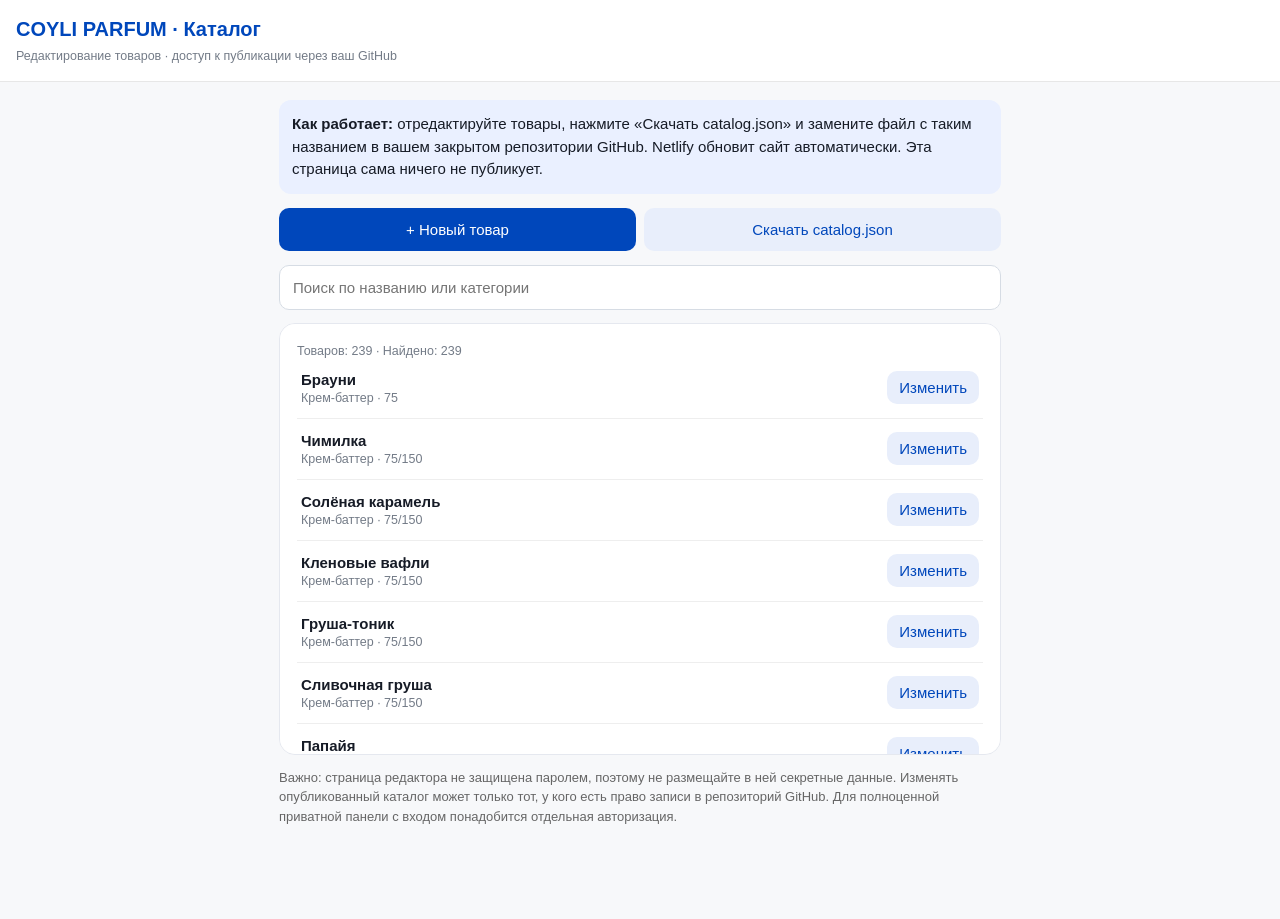
==== admin.html @ 54846f00 "Add files via upload" ====
<!doctype html><html lang="ru"><head><meta charset="utf-8"><meta name="viewport" content="width=device-width,initial-scale=1"><title>COYLI — редактор каталога</title><style>*{box-sizing:border-box}body{font:15px Arial,sans-serif;color:#161b26;background:#f7f8fa;margin:0}header{background:white;padding:18px 16px;border-bottom:1px solid #e7e7e7;position:sticky;top:0;z-index:2}h1{font-size:20px;color:#0047bb;margin:0 0 5px}small{color:#737b87}.wrap{max-width:750px;margin:auto;padding:18px 14px 80px}input,select,textarea{width:100%;padding:13px;border:1px solid #d6dce4;border-radius:10px;font:inherit;background:white}textarea{min-height:75px}label{display:block;margin:13px 0 5px;font-weight:600}button,.btn{border:0;background:#0047bb;color:white;border-radius:10px;padding:13px 15px;font:inherit;cursor:pointer}.secondary{background:#e8eefb;color:#0047bb}.danger{background:#fff0f0;color:#bd2222}.toolbar{display:flex;gap:8px;flex-wrap:wrap;margin:14px 0}.toolbar button{flex:1;min-width:120px}.card{background:white;border:1px solid #e5e8ef;border-radius:16px;padding:17px;margin:13px 0}.item{padding:13px 4px;border-bottom:1px solid #eee;display:flex;justify-content:space-between;align-items:center;gap:10px}.item button{padding:8px 12px}.hint{background:#eaf0ff;border-radius:12px;padding:13px;line-height:1.5}#editor{display:none}#list{max-height:48vh;overflow:auto}.flex{display:flex;gap:10px}.flex>*{flex:1;min-width:0}.notice{font-size:13px;color:#666;line-height:1.5}</style></head><body><header><h1>COYLI PARFUM · Каталог</h1><small>Редактирование товаров · доступ к публикации через ваш GitHub</small></header><main class="wrap"><div class="hint"><b>Как работает:</b> отредактируйте товары, нажмите «Скачать catalog.json» и замените файл с таким названием в вашем закрытом репозитории GitHub. Netlify обновит сайт автоматически. Эта страница сама ничего не публикует.</div><div class="toolbar"><button onclick="add()">+ Новый товар</button><button class="secondary" onclick="download()">Скачать catalog.json</button></div><input id="search" placeholder="Поиск по названию или категории" oninput="draw()"><div id="list" class="card"></div><section id="editor" class="card"><h2 id="heading">Товар</h2><label>Название</label><input id="name"><label>Категория</label><select id="cat"></select><label>Объёмы (через запятую, например 75, 150)</label><input id="volumes"><label>Цены в рублях по порядку объёмов (например 890, 1490)</label><input id="prices"><label>Описание / ноты</label><textarea id="notes"></textarea><label>Файл фотографии в GitHub (например brownie-75.jpeg)</label><input id="image" placeholder="product-01.jpg"><p class="notice">Для новой фотографии сначала загрузите её в GitHub рядом с index.html, затем впишите здесь точное название файла.</p><div class="toolbar"><button onclick="save()">Сохранить товар</button><button class="danger" onclick="remove()">Удалить</button><button class="secondary" onclick="cancel()">Отмена</button></div></section><p class="notice">Важно: страница редактора не защищена паролем, поэтому не размещайте в ней секретные данные. Изменять опубликованный каталог может только тот, у кого есть право записи в репозиторий GitHub. Для полноценной приватной панели с входом понадобится отдельная авторизация.</p></main><script>let items=[],selected=-1;const cats=['Оригинал','Селектив','Люкс','Автопарфюм','Крем-баттер','Мист / арома-спрей','Рум-спрей','Диффузор','Свеча','Аромасаше'];const kindFor={'Оригинал':'original','Селектив':'perfume','Люкс':'perfume','Автопарфюм':'car','Мист / арома-спрей':'spray','Рум-спрей':'spray'};const el=id=>document.getElementById(id);const esc=s=>String(s??'').replace(/[&<>"']/g,c=>({'&':'&amp;','<':'&lt;','>':'&gt;','"':'&quot;',"'":'&#39;'}[c]));el('cat').innerHTML=cats.map(c=>`<option>${c}</option>`).join('');fetch('catalog.json?v='+Date.now()).then(r=>{if(!r.ok)throw Error();return r.json()}).then(x=>{items=x;draw()}).catch(()=>{el('list').textContent='Не удалось загрузить catalog.json. Убедитесь, что файл загружен рядом с этой страницей.'});function draw(){let q=el('search').value.toLowerCase();let found=items.map((x,i)=>({...x,i})).filter(x=>(x.name+' '+x.cat).toLowerCase().includes(q));el('list').innerHTML=`<small>Товаров: ${items.length} · Найдено: ${found.length}</small>`+found.slice(0,350).map(x=>`<div class="item"><div><b>${esc(x.name)}</b><br><small>${esc(x.cat)} · ${esc(x.volumes.join('/'))}</small></div><button class="secondary" onclick="edit(${x.i})">Изменить</button></div>`).join('')}function edit(i){selected=i;let x=items[i];el('heading').textContent='Редактирование товара';for(let k of ['name','cat','notes','image'])el(k).value=x[k]||'';el('volumes').value=x.volumes.join(', ');el('prices').value=x.volumes.map(v=>x.price[v]??'').join(', ');el('editor').style.display='block';el('editor').scrollIntoView({behavior:'smooth'})}function add(){selected=-1;el('heading').textContent='Новый товар';for(let k of ['name','notes','image','volumes','prices'])el(k).value='';el('cat').value='Крем-баттер';el('editor').style.display='block';el('editor').scrollIntoView({behavior:'smooth'})}function save(){let name=el('name').value.trim(),cat=el('cat').value,volumes=el('volumes').value.split(',').map(s=>s.trim()).filter(Boolean),prices=el('prices').value.split(',').map(s=>s.trim());if(!name||!volumes.length||prices.length!==volumes.length||prices.some(v=>v!==''&&!/^\d+(\.\d+)?$/.test(v))){alert('Проверьте название, объёмы и цены. Для каждого объёма нужна цена или пустое значение.');return}let old=selected<0?{}:items[selected];let price={};volumes.forEach((v,i)=>price[v]=prices[i]===''?0:Number(prices[i]));let x={...old,id:old.id||Math.max(0,...items.map(x=>x.id||0))+1,name,cat,volumes,price,notes:el('notes').value,kind:kindFor[cat]||'home',image:el('image').value.trim()};if(selected<0)items.push(x);else items[selected]=x;cancel();draw();alert('Сохранено в редакторе. Чтобы изменения появились на сайте, скачайте catalog.json и загрузите его в GitHub.')}function remove(){if(selected<0)return cancel();if(confirm('Удалить этот товар из каталога?')){items.splice(selected,1);cancel();draw()}}function cancel(){el('editor').style.display='none'}function download(){let blob=new Blob([JSON.stringify(items,null,2)],{type:'application/json;charset=utf-8'});let a=document.createElement('a');a.href=URL.createObjectURL(blob);a.download='catalog.json';document.body.append(a);a.click();setTimeout(()=>{URL.revokeObjectURL(a.href);a.remove()},1000)}</script></body></html>
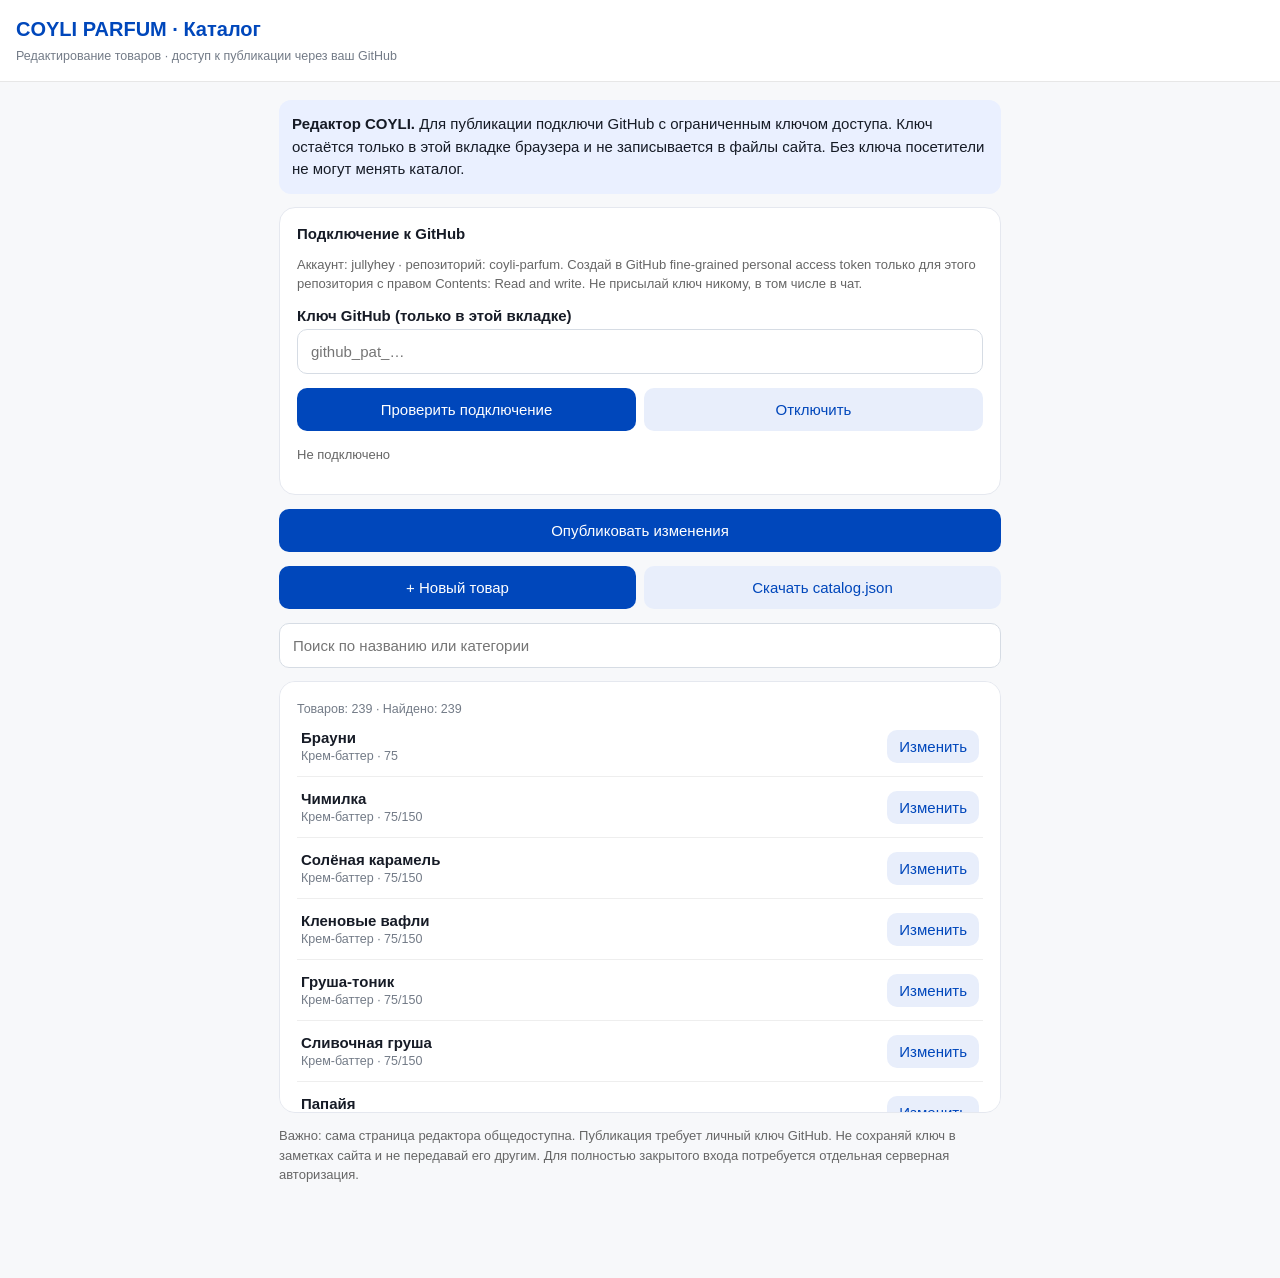
==== commit f4f67d5f: "Обновление каталога COYLI" ====
--- a/admin.html
+++ b/admin.html
@@ -1 +1,12 @@
-<!doctype html><html lang="ru"><head><meta charset="utf-8"><meta name="viewport" content="width=device-width,initial-scale=1"><title>COYLI — редактор каталога</title><style>*{box-sizing:border-box}body{font:15px Arial,sans-serif;color:#161b26;background:#f7f8fa;margin:0}header{background:white;padding:18px 16px;border-bottom:1px solid #e7e7e7;position:sticky;top:0;z-index:2}h1{font-size:20px;color:#0047bb;margin:0 0 5px}small{color:#737b87}.wrap{max-width:750px;margin:auto;padding:18px 14px 80px}input,select,textarea{width:100%;padding:13px;border:1px solid #d6dce4;border-radius:10px;font:inherit;background:white}textarea{min-height:75px}label{display:block;margin:13px 0 5px;font-weight:600}button,.btn{border:0;background:#0047bb;color:white;border-radius:10px;padding:13px 15px;font:inherit;cursor:pointer}.secondary{background:#e8eefb;color:#0047bb}.danger{background:#fff0f0;color:#bd2222}.toolbar{display:flex;gap:8px;flex-wrap:wrap;margin:14px 0}.toolbar button{flex:1;min-width:120px}.card{background:white;border:1px solid #e5e8ef;border-radius:16px;padding:17px;margin:13px 0}.item{padding:13px 4px;border-bottom:1px solid #eee;display:flex;justify-content:space-between;align-items:center;gap:10px}.item button{padding:8px 12px}.hint{background:#eaf0ff;border-radius:12px;padding:13px;line-height:1.5}#editor{display:none}#list{max-height:48vh;overflow:auto}.flex{display:flex;gap:10px}.flex>*{flex:1;min-width:0}.notice{font-size:13px;color:#666;line-height:1.5}</style></head><body><header><h1>COYLI PARFUM · Каталог</h1><small>Редактирование товаров · доступ к публикации через ваш GitHub</small></header><main class="wrap"><div class="hint"><b>Как работает:</b> отредактируйте товары, нажмите «Скачать catalog.json» и замените файл с таким названием в вашем закрытом репозитории GitHub. Netlify обновит сайт автоматически. Эта страница сама ничего не публикует.</div><div class="toolbar"><button onclick="add()">+ Новый товар</button><button class="secondary" onclick="download()">Скачать catalog.json</button></div><input id="search" placeholder="Поиск по названию или категории" oninput="draw()"><div id="list" class="card"></div><section id="editor" class="card"><h2 id="heading">Товар</h2><label>Название</label><input id="name"><label>Категория</label><select id="cat"></select><label>Объёмы (через запятую, например 75, 150)</label><input id="volumes"><label>Цены в рублях по порядку объёмов (например 890, 1490)</label><input id="prices"><label>Описание / ноты</label><textarea id="notes"></textarea><label>Файл фотографии в GitHub (например brownie-75.jpeg)</label><input id="image" placeholder="product-01.jpg"><p class="notice">Для новой фотографии сначала загрузите её в GitHub рядом с index.html, затем впишите здесь точное название файла.</p><div class="toolbar"><button onclick="save()">Сохранить товар</button><button class="danger" onclick="remove()">Удалить</button><button class="secondary" onclick="cancel()">Отмена</button></div></section><p class="notice">Важно: страница редактора не защищена паролем, поэтому не размещайте в ней секретные данные. Изменять опубликованный каталог может только тот, у кого есть право записи в репозиторий GitHub. Для полноценной приватной панели с входом понадобится отдельная авторизация.</p></main><script>let items=[],selected=-1;const cats=['Оригинал','Селектив','Люкс','Автопарфюм','Крем-баттер','Мист / арома-спрей','Рум-спрей','Диффузор','Свеча','Аромасаше'];const kindFor={'Оригинал':'original','Селектив':'perfume','Люкс':'perfume','Автопарфюм':'car','Мист / арома-спрей':'spray','Рум-спрей':'spray'};const el=id=>document.getElementById(id);const esc=s=>String(s??'').replace(/[&<>"']/g,c=>({'&':'&amp;','<':'&lt;','>':'&gt;','"':'&quot;',"'":'&#39;'}[c]));el('cat').innerHTML=cats.map(c=>`<option>${c}</option>`).join('');fetch('catalog.json?v='+Date.now()).then(r=>{if(!r.ok)throw Error();return r.json()}).then(x=>{items=x;draw()}).catch(()=>{el('list').textContent='Не удалось загрузить catalog.json. Убедитесь, что файл загружен рядом с этой страницей.'});function draw(){let q=el('search').value.toLowerCase();let found=items.map((x,i)=>({...x,i})).filter(x=>(x.name+' '+x.cat).toLowerCase().includes(q));el('list').innerHTML=`<small>Товаров: ${items.length} · Найдено: ${found.length}</small>`+found.slice(0,350).map(x=>`<div class="item"><div><b>${esc(x.name)}</b><br><small>${esc(x.cat)} · ${esc(x.volumes.join('/'))}</small></div><button class="secondary" onclick="edit(${x.i})">Изменить</button></div>`).join('')}function edit(i){selected=i;let x=items[i];el('heading').textContent='Редактирование товара';for(let k of ['name','cat','notes','image'])el(k).value=x[k]||'';el('volumes').value=x.volumes.join(', ');el('prices').value=x.volumes.map(v=>x.price[v]??'').join(', ');el('editor').style.display='block';el('editor').scrollIntoView({behavior:'smooth'})}function add(){selected=-1;el('heading').textContent='Новый товар';for(let k of ['name','notes','image','volumes','prices'])el(k).value='';el('cat').value='Крем-баттер';el('editor').style.display='block';el('editor').scrollIntoView({behavior:'smooth'})}function save(){let name=el('name').value.trim(),cat=el('cat').value,volumes=el('volumes').value.split(',').map(s=>s.trim()).filter(Boolean),prices=el('prices').value.split(',').map(s=>s.trim());if(!name||!volumes.length||prices.length!==volumes.length||prices.some(v=>v!==''&&!/^\d+(\.\d+)?$/.test(v))){alert('Проверьте название, объёмы и цены. Для каждого объёма нужна цена или пустое значение.');return}let old=selected<0?{}:items[selected];let price={};volumes.forEach((v,i)=>price[v]=prices[i]===''?0:Number(prices[i]));let x={...old,id:old.id||Math.max(0,...items.map(x=>x.id||0))+1,name,cat,volumes,price,notes:el('notes').value,kind:kindFor[cat]||'home',image:el('image').value.trim()};if(selected<0)items.push(x);else items[selected]=x;cancel();draw();alert('Сохранено в редакторе. Чтобы изменения появились на сайте, скачайте catalog.json и загрузите его в GitHub.')}function remove(){if(selected<0)return cancel();if(confirm('Удалить этот товар из каталога?')){items.splice(selected,1);cancel();draw()}}function cancel(){el('editor').style.display='none'}function download(){let blob=new Blob([JSON.stringify(items,null,2)],{type:'application/json;charset=utf-8'});let a=document.createElement('a');a.href=URL.createObjectURL(blob);a.download='catalog.json';document.body.append(a);a.click();setTimeout(()=>{URL.revokeObjectURL(a.href);a.remove()},1000)}</script></body></html>+<!doctype html><html lang="ru"><head><meta charset="utf-8"><meta name="viewport" content="width=device-width,initial-scale=1"><title>COYLI — редактор каталога</title><style>*{box-sizing:border-box}body{font:15px Arial,sans-serif;color:#161b26;background:#f7f8fa;margin:0}header{background:white;padding:18px 16px;border-bottom:1px solid #e7e7e7;position:sticky;top:0;z-index:2}h1{font-size:20px;color:#0047bb;margin:0 0 5px}small{color:#737b87}.wrap{max-width:750px;margin:auto;padding:18px 14px 80px}input,select,textarea{width:100%;padding:13px;border:1px solid #d6dce4;border-radius:10px;font:inherit;background:white}textarea{min-height:75px}label{display:block;margin:13px 0 5px;font-weight:600}button,.btn{border:0;background:#0047bb;color:white;border-radius:10px;padding:13px 15px;font:inherit;cursor:pointer}.secondary{background:#e8eefb;color:#0047bb}.danger{background:#fff0f0;color:#bd2222}.toolbar{display:flex;gap:8px;flex-wrap:wrap;margin:14px 0}.toolbar button{flex:1;min-width:120px}.card{background:white;border:1px solid #e5e8ef;border-radius:16px;padding:17px;margin:13px 0}.item{padding:13px 4px;border-bottom:1px solid #eee;display:flex;justify-content:space-between;align-items:center;gap:10px}.item button{padding:8px 12px}.hint{background:#eaf0ff;border-radius:12px;padding:13px;line-height:1.5}#editor{display:none}#list{max-height:48vh;overflow:auto}.flex{display:flex;gap:10px}.flex>*{flex:1;min-width:0}.notice{font-size:13px;color:#666;line-height:1.5}</style></head><body><header><h1>COYLI PARFUM · Каталог</h1><small>Редактирование товаров · доступ к публикации через ваш GitHub</small></header><main class="wrap"><div class="hint"><b>Редактор COYLI.</b> Для публикации подключи GitHub с ограниченным ключом доступа. Ключ остаётся только в этой вкладке браузера и не записывается в файлы сайта. Без ключа посетители не могут менять каталог.</div>
+<section class="card"><b>Подключение к GitHub</b><p class="notice">Аккаунт: jullyhey · репозиторий: coyli-parfum. Создай в GitHub fine-grained personal access token только для этого репозитория с правом Contents: Read and write. Не присылай ключ никому, в том числе в чат.</p><label>Ключ GitHub (только в этой вкладке)</label><input id="ghToken" type="password" autocomplete="off" placeholder="github_pat_…"><div class="toolbar"><button onclick="connectGitHub()">Проверить подключение</button><button class="secondary" onclick="disconnectGitHub()">Отключить</button></div><p id="ghStatus" class="notice">Не подключено</p></section>
+<div class="toolbar"><button onclick="publish()" id="publishBtn">Опубликовать изменения</button></div><p id="publishStatus" class="notice"></p><div class="toolbar"><button onclick="add()">+ Новый товар</button><button class="secondary" onclick="download()">Скачать catalog.json</button></div><input id="search" placeholder="Поиск по названию или категории" oninput="draw()"><div id="list" class="card"></div><section id="editor" class="card"><h2 id="heading">Товар</h2><label>Название</label><input id="name"><label>Категория</label><select id="cat"></select><label>Объёмы (через запятую, например 75, 150)</label><input id="volumes"><label>Цены в рублях по порядку объёмов (например 890, 1490)</label><input id="prices"><label>Описание / ноты</label><textarea id="notes"></textarea><label>Файл фотографии в GitHub (например brownie-75.jpeg)</label><input id="image" placeholder="product-01.jpg"><label>Загрузить новое фото</label><input id="photoFile" type="file" accept="image/jpeg,image/png,image/webp"><p class="notice">Фото загрузится в GitHub при нажатии «Загрузить фото» (нужно подключение). Название файла заполнится автоматически.</p><button class="secondary" onclick="uploadPhoto()">Загрузить фото</button><div class="toolbar"><button onclick="save()">Сохранить товар</button><button class="danger" onclick="remove()">Удалить</button><button class="secondary" onclick="cancel()">Отмена</button></div></section><p class="notice">Важно: сама страница редактора общедоступна. Публикация требует личный ключ GitHub. Не сохраняй ключ в заметках сайта и не передавай его другим. Для полностью закрытого входа потребуется отдельная серверная авторизация.</p></main><script>let items=[],selected=-1;const cats=['Оригинал','Селектив','Люкс','Автопарфюм','Крем-баттер','Мист / арома-спрей','Рум-спрей','Диффузор','Свеча','Аромасаше'];const kindFor={'Оригинал':'original','Селектив':'perfume','Люкс':'perfume','Автопарфюм':'car','Мист / арома-спрей':'spray','Рум-спрей':'spray'};const el=id=>document.getElementById(id);const esc=s=>String(s??'').replace(/[&<>"']/g,c=>({'&':'&amp;','<':'&lt;','>':'&gt;','"':'&quot;',"'":'&#39;'}[c]));el('cat').innerHTML=cats.map(c=>`<option>${c}</option>`).join('');fetch('catalog.json?v='+Date.now()).then(r=>{if(!r.ok)throw Error();return r.json()}).then(x=>{items=x;draw()}).catch(()=>{el('list').textContent='Не удалось загрузить catalog.json. Убедитесь, что файл загружен рядом с этой страницей.'});function draw(){let q=el('search').value.toLowerCase();let found=items.map((x,i)=>({...x,i})).filter(x=>(x.name+' '+x.cat).toLowerCase().includes(q));el('list').innerHTML=`<small>Товаров: ${items.length} · Найдено: ${found.length}</small>`+found.slice(0,350).map(x=>`<div class="item"><div><b>${esc(x.name)}</b><br><small>${esc(x.cat)} · ${esc(x.volumes.join('/'))}</small></div><button class="secondary" onclick="edit(${x.i})">Изменить</button></div>`).join('')}function edit(i){selected=i;let x=items[i];el('heading').textContent='Редактирование товара';for(let k of ['name','cat','notes','image'])el(k).value=x[k]||'';el('volumes').value=x.volumes.join(', ');el('prices').value=x.volumes.map(v=>x.price[v]??'').join(', ');el('editor').style.display='block';el('editor').scrollIntoView({behavior:'smooth'})}function add(){selected=-1;el('heading').textContent='Новый товар';for(let k of ['name','notes','image','volumes','prices'])el(k).value='';el('cat').value='Крем-баттер';el('editor').style.display='block';el('editor').scrollIntoView({behavior:'smooth'})}function save(){let name=el('name').value.trim(),cat=el('cat').value,volumes=el('volumes').value.split(',').map(s=>s.trim()).filter(Boolean),prices=el('prices').value.split(',').map(s=>s.trim());if(!name||!volumes.length||prices.length!==volumes.length||prices.some(v=>v!==''&&!/^\d+(\.\d+)?$/.test(v))){alert('Проверьте название, объёмы и цены. Для каждого объёма нужна цена или пустое значение.');return}let old=selected<0?{}:items[selected];let price={};volumes.forEach((v,i)=>price[v]=prices[i]===''?0:Number(prices[i]));let x={...old,id:old.id||Math.max(0,...items.map(x=>x.id||0))+1,name,cat,volumes,price,notes:el('notes').value,kind:kindFor[cat]||'home',image:el('image').value.trim()};if(selected<0)items.push(x);else items[selected]=x;cancel();draw();el('publishStatus').textContent='Изменение готово. Нажми «Опубликовать изменения».'}function remove(){if(selected<0)return cancel();if(confirm('Удалить этот товар из каталога?')){items.splice(selected,1);cancel();draw()}}function cancel(){el('editor').style.display='none'}function download(){let blob=new Blob([JSON.stringify(items,null,2)],{type:'application/json;charset=utf-8'});let a=document.createElement('a');a.href=URL.createObjectURL(blob);a.download='catalog.json';document.body.append(a);a.click();setTimeout(()=>{URL.revokeObjectURL(a.href);a.remove()},1000)}
+const GH_OWNER='jullyhey',GH_REPO='coyli-parfum',GH_BRANCH='main';
+let ghToken='';
+const utf8ToB64=s=>{const bytes=new TextEncoder().encode(s);let out='';for(let i=0;i<bytes.length;i+=8192)out+=String.fromCharCode(...bytes.slice(i,i+8192));return btoa(out)};
+async function ghRequest(path,method='GET',body){if(!ghToken)throw Error('Сначала подключи GitHub.');let res=await fetch('https://api.github.com/repos/'+GH_OWNER+'/'+GH_REPO+'/contents/'+path,{method,headers:{'Accept':'application/vnd.github+json','Authorization':'Bearer '+ghToken,'X-GitHub-Api-Version':'2022-11-28',...(body?{'Content-Type':'application/json'}:{})},body:body?JSON.stringify(body):undefined});let json=await res.json().catch(()=>({}));if(!res.ok)throw Error(json.message||'Ошибка GitHub: '+res.status);return json}
+async function connectGitHub(){ghToken=el('ghToken').value.trim();try{await ghRequest('catalog.json?ref='+GH_BRANCH);el('ghStatus').textContent='Подключено. Можно публиковать изменения.';el('ghToken').value=''}catch(e){ghToken='';el('ghStatus').textContent='Не удалось подключиться: '+e.message}}
+function disconnectGitHub(){ghToken='';el('ghToken').value='';el('ghStatus').textContent='Отключено'}
+async function publish(){let btn=el('publishBtn');btn.disabled=true;el('publishStatus').textContent='Публикуем…';try{let old=await ghRequest('catalog.json?ref='+GH_BRANCH);let content=utf8ToB64(JSON.stringify(items,null,2)+'\n');await ghRequest('catalog.json','PUT',{message:'Update COYLI catalog',content,sha:old.sha,branch:GH_BRANCH});el('publishStatus').textContent='Готово! Изменения отправлены в GitHub. Netlify обновит сайт через некоторое время.'}catch(e){el('publishStatus').textContent='Не удалось опубликовать: '+e.message}finally{btn.disabled=false}}
+async function uploadPhoto(){let f=el('photoFile').files[0];if(!f)return alert('Сначала выбери фотографию');if(!ghToken)return alert('Сначала подключи GitHub');if(f.size>8*1024*1024)return alert('Фото больше 8 МБ. Уменьши его размер.');let ext=(f.name.split('.').pop()||'jpg').toLowerCase();if(!['jpg','jpeg','png','webp'].includes(ext))return alert('Поддерживаются JPG, PNG, WEBP');let filename='coyli-'+Date.now()+'.'+ext;let buf=await f.arrayBuffer();let bytes=new Uint8Array(buf),binary='';for(let i=0;i<bytes.length;i+=8192)binary+=String.fromCharCode(...bytes.slice(i,i+8192));try{await ghRequest(filename,'PUT',{message:'Add COYLI product photo',content:btoa(binary),branch:GH_BRANCH});el('image').value=filename;alert('Фото загружено! Сохрани товар, затем нажми «Опубликовать изменения».')}catch(e){alert('Ошибка загрузки: '+e.message)}}
+</script></body></html>
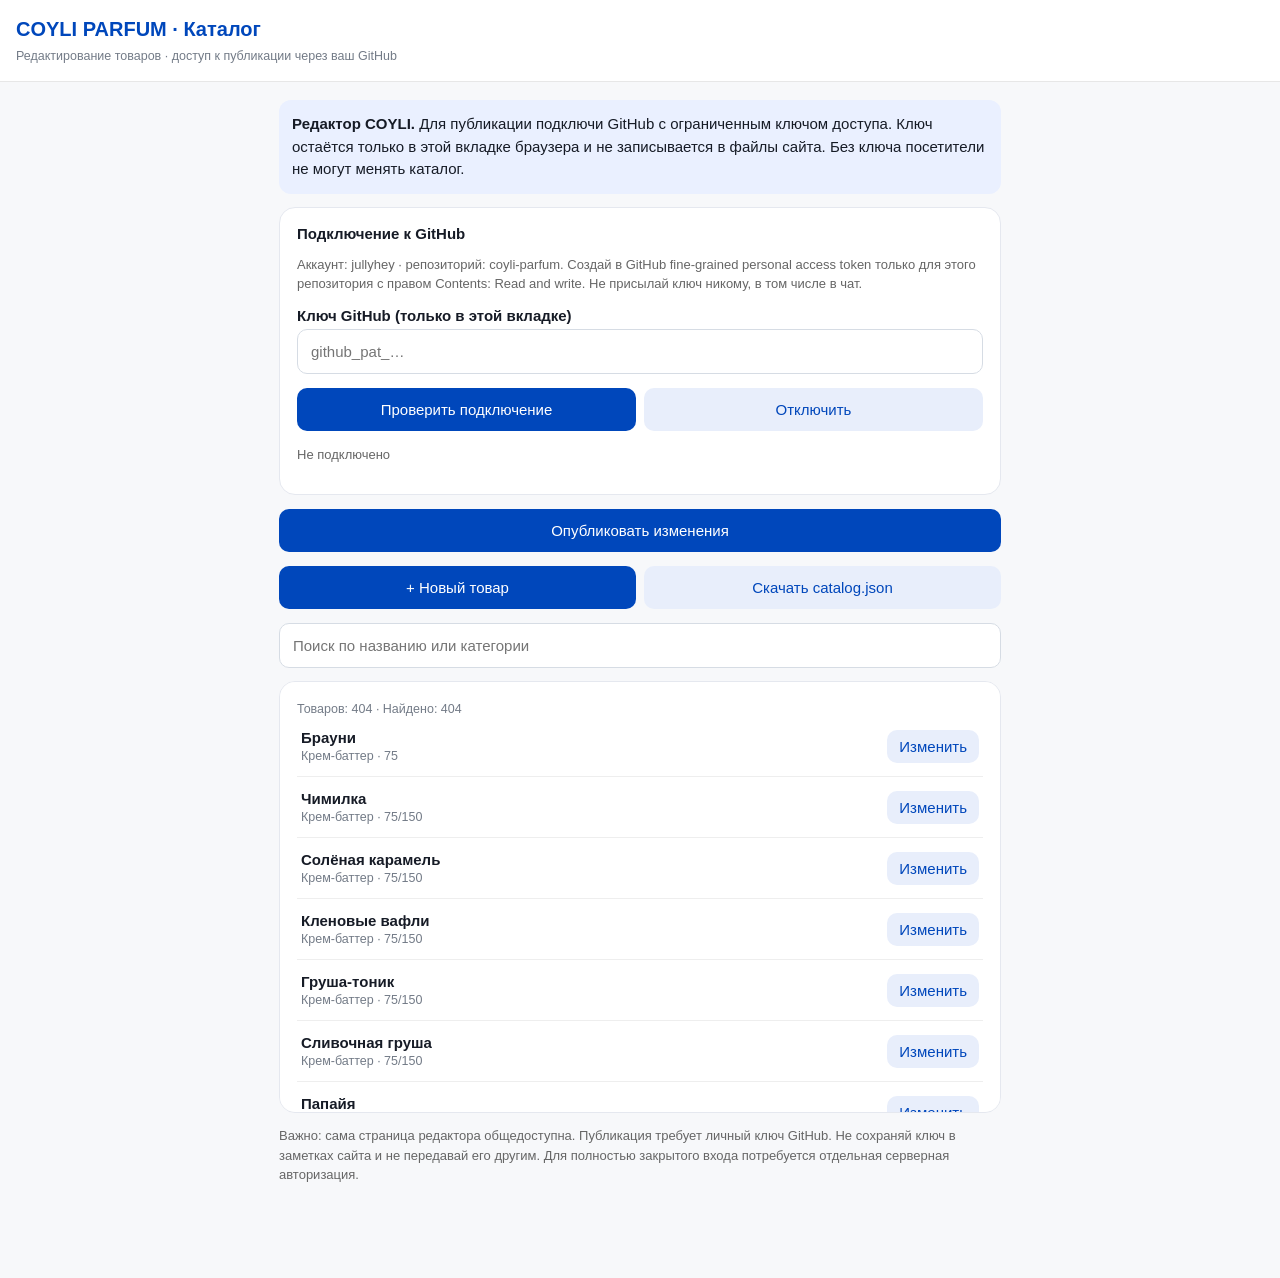
==== commit fc6df0e4: "Rename category to Мисты, add six supplied photos and align all eight photographed mists" ====
--- a/admin.html
+++ b/admin.html
@@ -1,6 +1,6 @@
 <!doctype html><html lang="ru"><head><meta charset="utf-8"><meta name="viewport" content="width=device-width,initial-scale=1"><title>COYLI — редактор каталога</title><style>*{box-sizing:border-box}body{font:15px Arial,sans-serif;color:#161b26;background:#f7f8fa;margin:0}header{background:white;padding:18px 16px;border-bottom:1px solid #e7e7e7;position:sticky;top:0;z-index:2}h1{font-size:20px;color:#0047bb;margin:0 0 5px}small{color:#737b87}.wrap{max-width:750px;margin:auto;padding:18px 14px 80px}input,select,textarea{width:100%;padding:13px;border:1px solid #d6dce4;border-radius:10px;font:inherit;background:white}textarea{min-height:75px}label{display:block;margin:13px 0 5px;font-weight:600}button,.btn{border:0;background:#0047bb;color:white;border-radius:10px;padding:13px 15px;font:inherit;cursor:pointer}.secondary{background:#e8eefb;color:#0047bb}.danger{background:#fff0f0;color:#bd2222}.toolbar{display:flex;gap:8px;flex-wrap:wrap;margin:14px 0}.toolbar button{flex:1;min-width:120px}.card{background:white;border:1px solid #e5e8ef;border-radius:16px;padding:17px;margin:13px 0}.item{padding:13px 4px;border-bottom:1px solid #eee;display:flex;justify-content:space-between;align-items:center;gap:10px}.item button{padding:8px 12px}.hint{background:#eaf0ff;border-radius:12px;padding:13px;line-height:1.5}#editor{display:none}#list{max-height:48vh;overflow:auto}.flex{display:flex;gap:10px}.flex>*{flex:1;min-width:0}.notice{font-size:13px;color:#666;line-height:1.5}</style></head><body><header><h1>COYLI PARFUM · Каталог</h1><small>Редактирование товаров · доступ к публикации через ваш GitHub</small></header><main class="wrap"><div class="hint"><b>Редактор COYLI.</b> Для публикации подключи GitHub с ограниченным ключом доступа. Ключ остаётся только в этой вкладке браузера и не записывается в файлы сайта. Без ключа посетители не могут менять каталог.</div>
 <section class="card"><b>Подключение к GitHub</b><p class="notice">Аккаунт: jullyhey · репозиторий: coyli-parfum. Создай в GitHub fine-grained personal access token только для этого репозитория с правом Contents: Read and write. Не присылай ключ никому, в том числе в чат.</p><label>Ключ GitHub (только в этой вкладке)</label><input id="ghToken" type="password" autocomplete="off" placeholder="github_pat_…"><div class="toolbar"><button onclick="connectGitHub()">Проверить подключение</button><button class="secondary" onclick="disconnectGitHub()">Отключить</button></div><p id="ghStatus" class="notice">Не подключено</p></section>
-<div class="toolbar"><button onclick="publish()" id="publishBtn">Опубликовать изменения</button></div><p id="publishStatus" class="notice"></p><div class="toolbar"><button onclick="add()">+ Новый товар</button><button class="secondary" onclick="download()">Скачать catalog.json</button></div><input id="search" placeholder="Поиск по названию или категории" oninput="draw()"><div id="list" class="card"></div><section id="editor" class="card"><h2 id="heading">Товар</h2><label>Название</label><input id="name"><label>Категория</label><select id="cat"></select><label>Объёмы (через запятую, например 75, 150)</label><input id="volumes"><label>Цены в рублях по порядку объёмов (например 890, 1490)</label><input id="prices"><label>Описание / ноты</label><textarea id="notes"></textarea><label>Файл фотографии в GitHub (например brownie-75.jpeg)</label><input id="image" placeholder="product-01.jpg"><label>Загрузить новое фото</label><input id="photoFile" type="file" accept="image/jpeg,image/png,image/webp"><p class="notice">Фото загрузится в GitHub при нажатии «Загрузить фото» (нужно подключение). Название файла заполнится автоматически.</p><button class="secondary" onclick="uploadPhoto()">Загрузить фото</button><div class="toolbar"><button onclick="save()">Сохранить товар</button><button class="danger" onclick="remove()">Удалить</button><button class="secondary" onclick="cancel()">Отмена</button></div></section><p class="notice">Важно: сама страница редактора общедоступна. Публикация требует личный ключ GitHub. Не сохраняй ключ в заметках сайта и не передавай его другим. Для полностью закрытого входа потребуется отдельная серверная авторизация.</p></main><script>let items=[],selected=-1;const cats=['Оригинал','Селектив','Люкс','Автопарфюм','Крем-баттер','Мист / арома-спрей','Рум-спрей','Диффузор','Свеча','Аромасаше'];const kindFor={'Оригинал':'original','Селектив':'perfume','Люкс':'perfume','Автопарфюм':'car','Мист / арома-спрей':'spray','Рум-спрей':'spray'};const el=id=>document.getElementById(id);const esc=s=>String(s??'').replace(/[&<>"']/g,c=>({'&':'&amp;','<':'&lt;','>':'&gt;','"':'&quot;',"'":'&#39;'}[c]));el('cat').innerHTML=cats.map(c=>`<option>${c}</option>`).join('');fetch('catalog.json?v='+Date.now()).then(r=>{if(!r.ok)throw Error();return r.json()}).then(x=>{items=x;draw()}).catch(()=>{el('list').textContent='Не удалось загрузить catalog.json. Убедитесь, что файл загружен рядом с этой страницей.'});function draw(){let q=el('search').value.toLowerCase();let found=items.map((x,i)=>({...x,i})).filter(x=>(x.name+' '+x.cat).toLowerCase().includes(q));el('list').innerHTML=`<small>Товаров: ${items.length} · Найдено: ${found.length}</small>`+found.slice(0,350).map(x=>`<div class="item"><div><b>${esc(x.name)}</b><br><small>${esc(x.cat)} · ${esc(x.volumes.join('/'))}</small></div><button class="secondary" onclick="edit(${x.i})">Изменить</button></div>`).join('')}function edit(i){selected=i;let x=items[i];el('heading').textContent='Редактирование товара';for(let k of ['name','cat','notes','image'])el(k).value=x[k]||'';el('volumes').value=x.volumes.join(', ');el('prices').value=x.volumes.map(v=>x.price[v]??'').join(', ');el('editor').style.display='block';el('editor').scrollIntoView({behavior:'smooth'})}function add(){selected=-1;el('heading').textContent='Новый товар';for(let k of ['name','notes','image','volumes','prices'])el(k).value='';el('cat').value='Крем-баттер';el('editor').style.display='block';el('editor').scrollIntoView({behavior:'smooth'})}function save(){let name=el('name').value.trim(),cat=el('cat').value,volumes=el('volumes').value.split(',').map(s=>s.trim()).filter(Boolean),prices=el('prices').value.split(',').map(s=>s.trim());if(!name||!volumes.length||prices.length!==volumes.length||prices.some(v=>v!==''&&!/^\d+(\.\d+)?$/.test(v))){alert('Проверьте название, объёмы и цены. Для каждого объёма нужна цена или пустое значение.');return}let old=selected<0?{}:items[selected];let price={};volumes.forEach((v,i)=>price[v]=prices[i]===''?0:Number(prices[i]));let x={...old,id:old.id||Math.max(0,...items.map(x=>x.id||0))+1,name,cat,volumes,price,notes:el('notes').value,kind:kindFor[cat]||'home',image:el('image').value.trim()};if(selected<0)items.push(x);else items[selected]=x;cancel();draw();el('publishStatus').textContent='Изменение готово. Нажми «Опубликовать изменения».'}function remove(){if(selected<0)return cancel();if(confirm('Удалить этот товар из каталога?')){items.splice(selected,1);cancel();draw()}}function cancel(){el('editor').style.display='none'}function download(){let blob=new Blob([JSON.stringify(items,null,2)],{type:'application/json;charset=utf-8'});let a=document.createElement('a');a.href=URL.createObjectURL(blob);a.download='catalog.json';document.body.append(a);a.click();setTimeout(()=>{URL.revokeObjectURL(a.href);a.remove()},1000)}
+<div class="toolbar"><button onclick="publish()" id="publishBtn">Опубликовать изменения</button></div><p id="publishStatus" class="notice"></p><div class="toolbar"><button onclick="add()">+ Новый товар</button><button class="secondary" onclick="download()">Скачать catalog.json</button></div><input id="search" placeholder="Поиск по названию или категории" oninput="draw()"><div id="list" class="card"></div><section id="editor" class="card"><h2 id="heading">Товар</h2><label>Название</label><input id="name"><label>Категория</label><select id="cat"></select><label>Объёмы (через запятую, например 75, 150)</label><input id="volumes"><label>Цены в рублях по порядку объёмов (например 890, 1490)</label><input id="prices"><label>Описание / ноты</label><textarea id="notes"></textarea><label>Файл фотографии в GitHub (например brownie-75.jpeg)</label><input id="image" placeholder="product-01.jpg"><label>Загрузить новое фото</label><input id="photoFile" type="file" accept="image/jpeg,image/png,image/webp"><p class="notice">Фото загрузится в GitHub при нажатии «Загрузить фото» (нужно подключение). Название файла заполнится автоматически.</p><button class="secondary" onclick="uploadPhoto()">Загрузить фото</button><div class="toolbar"><button onclick="save()">Сохранить товар</button><button class="danger" onclick="remove()">Удалить</button><button class="secondary" onclick="cancel()">Отмена</button></div></section><p class="notice">Важно: сама страница редактора общедоступна. Публикация требует личный ключ GitHub. Не сохраняй ключ в заметках сайта и не передавай его другим. Для полностью закрытого входа потребуется отдельная серверная авторизация.</p></main><script>let items=[],selected=-1;const cats=['Оригинал','Селектив','Люкс','Автопарфюм','Крем-баттер','Мисты','Рум-спрей','Диффузор','Свеча','Аромасаше'];const kindFor={'Оригинал':'original','Селектив':'perfume','Люкс':'perfume','Автопарфюм':'car','Мисты':'spray','Рум-спрей':'spray'};const el=id=>document.getElementById(id);const esc=s=>String(s??'').replace(/[&<>"']/g,c=>({'&':'&amp;','<':'&lt;','>':'&gt;','"':'&quot;',"'":'&#39;'}[c]));el('cat').innerHTML=cats.map(c=>`<option>${c}</option>`).join('');fetch('catalog.json?v='+Date.now()).then(r=>{if(!r.ok)throw Error();return r.json()}).then(x=>{items=x;draw()}).catch(()=>{el('list').textContent='Не удалось загрузить catalog.json. Убедитесь, что файл загружен рядом с этой страницей.'});function draw(){let q=el('search').value.toLowerCase();let found=items.map((x,i)=>({...x,i})).filter(x=>(x.name+' '+x.cat).toLowerCase().includes(q));el('list').innerHTML=`<small>Товаров: ${items.length} · Найдено: ${found.length}</small>`+found.slice(0,350).map(x=>`<div class="item"><div><b>${esc(x.name)}</b><br><small>${esc(x.cat)} · ${esc(x.volumes.join('/'))}</small></div><button class="secondary" onclick="edit(${x.i})">Изменить</button></div>`).join('')}function edit(i){selected=i;let x=items[i];el('heading').textContent='Редактирование товара';for(let k of ['name','cat','notes','image'])el(k).value=x[k]||'';el('volumes').value=x.volumes.join(', ');el('prices').value=x.volumes.map(v=>x.price[v]??'').join(', ');el('editor').style.display='block';el('editor').scrollIntoView({behavior:'smooth'})}function add(){selected=-1;el('heading').textContent='Новый товар';for(let k of ['name','notes','image','volumes','prices'])el(k).value='';el('cat').value='Крем-баттер';el('editor').style.display='block';el('editor').scrollIntoView({behavior:'smooth'})}function save(){let name=el('name').value.trim(),cat=el('cat').value,volumes=el('volumes').value.split(',').map(s=>s.trim()).filter(Boolean),prices=el('prices').value.split(',').map(s=>s.trim());if(!name||!volumes.length||prices.length!==volumes.length||prices.some(v=>v!==''&&!/^\d+(\.\d+)?$/.test(v))){alert('Проверьте название, объёмы и цены. Для каждого объёма нужна цена или пустое значение.');return}let old=selected<0?{}:items[selected];let price={};volumes.forEach((v,i)=>price[v]=prices[i]===''?0:Number(prices[i]));let x={...old,id:old.id||Math.max(0,...items.map(x=>x.id||0))+1,name,cat,volumes,price,notes:el('notes').value,kind:kindFor[cat]||'home',image:el('image').value.trim()};if(selected<0)items.push(x);else items[selected]=x;cancel();draw();el('publishStatus').textContent='Изменение готово. Нажми «Опубликовать изменения».'}function remove(){if(selected<0)return cancel();if(confirm('Удалить этот товар из каталога?')){items.splice(selected,1);cancel();draw()}}function cancel(){el('editor').style.display='none'}function download(){let blob=new Blob([JSON.stringify(items,null,2)],{type:'application/json;charset=utf-8'});let a=document.createElement('a');a.href=URL.createObjectURL(blob);a.download='catalog.json';document.body.append(a);a.click();setTimeout(()=>{URL.revokeObjectURL(a.href);a.remove()},1000)}
 const GH_OWNER='jullyhey',GH_REPO='coyli-parfum',GH_BRANCH='main';
 let ghToken='';
 const utf8ToB64=s=>{const bytes=new TextEncoder().encode(s);let out='';for(let i=0;i<bytes.length;i+=8192)out+=String.fromCharCode(...bytes.slice(i,i+8192));return btoa(out)};
